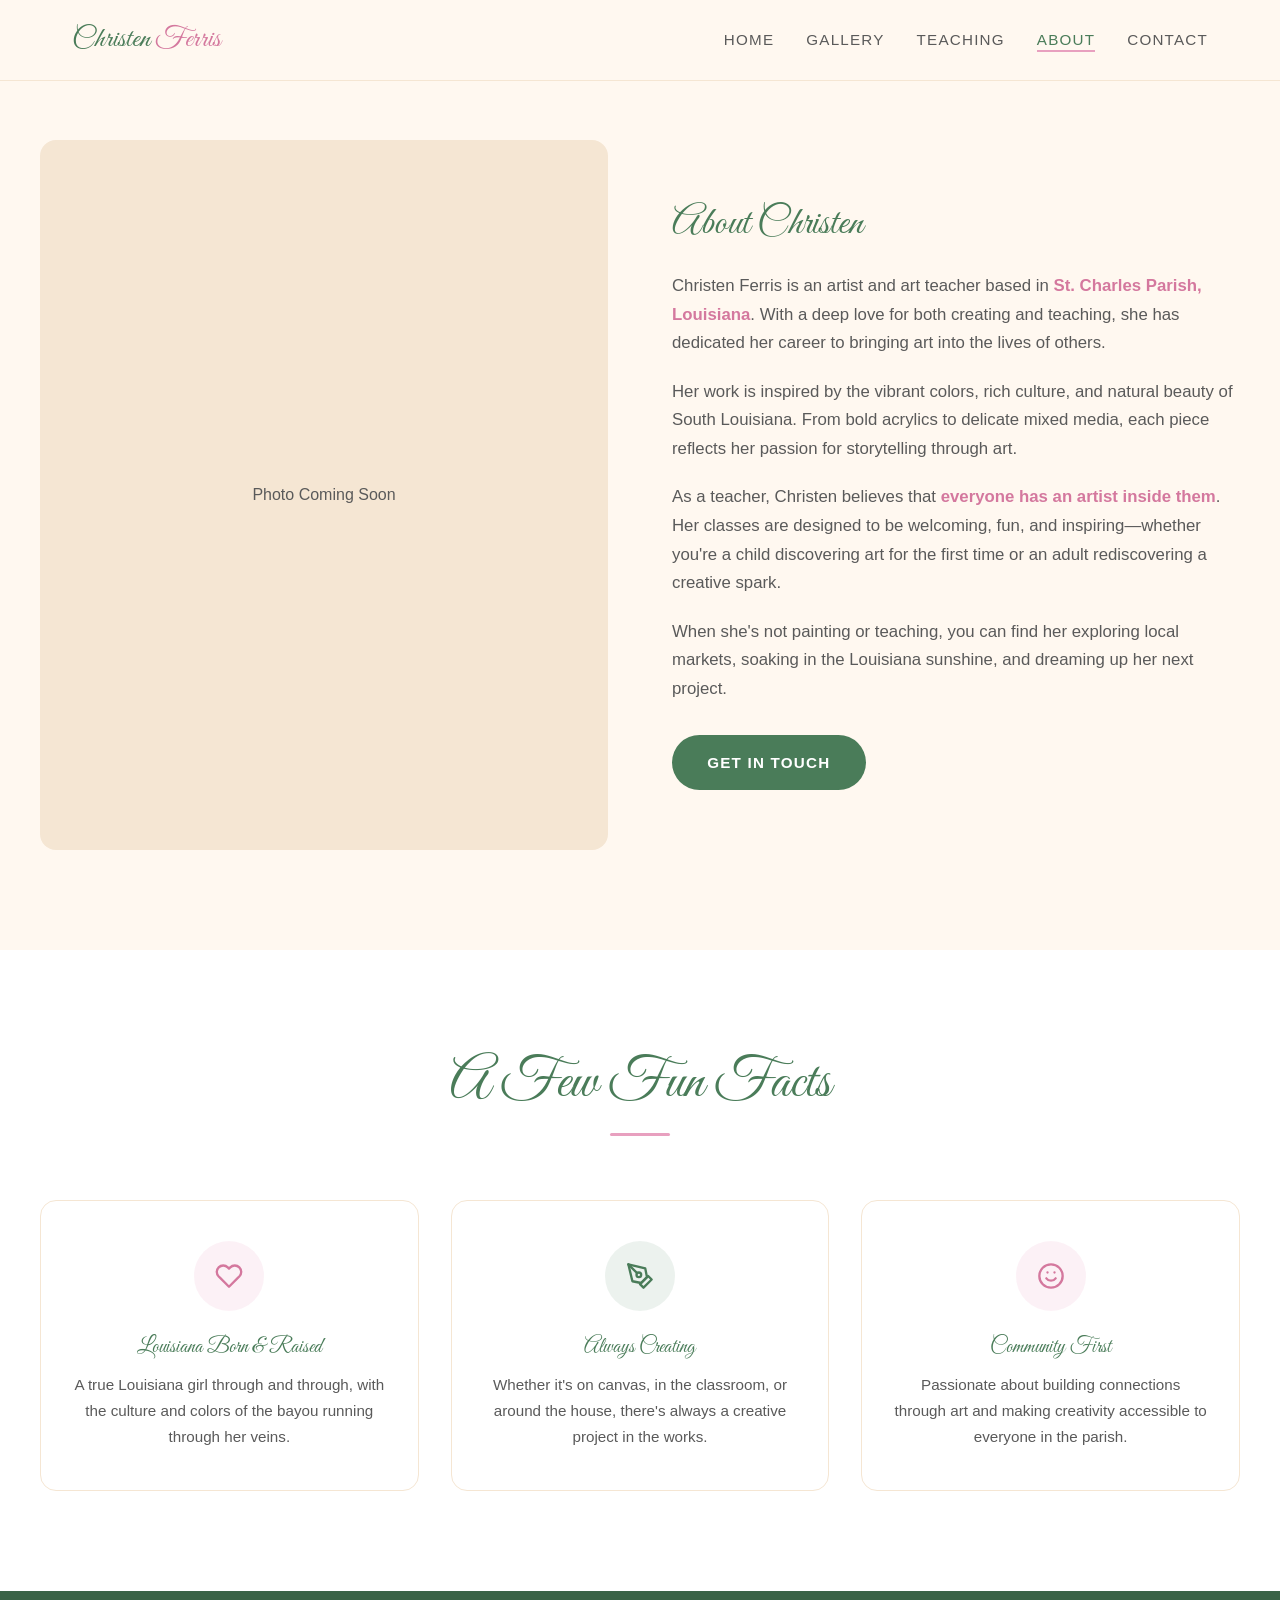
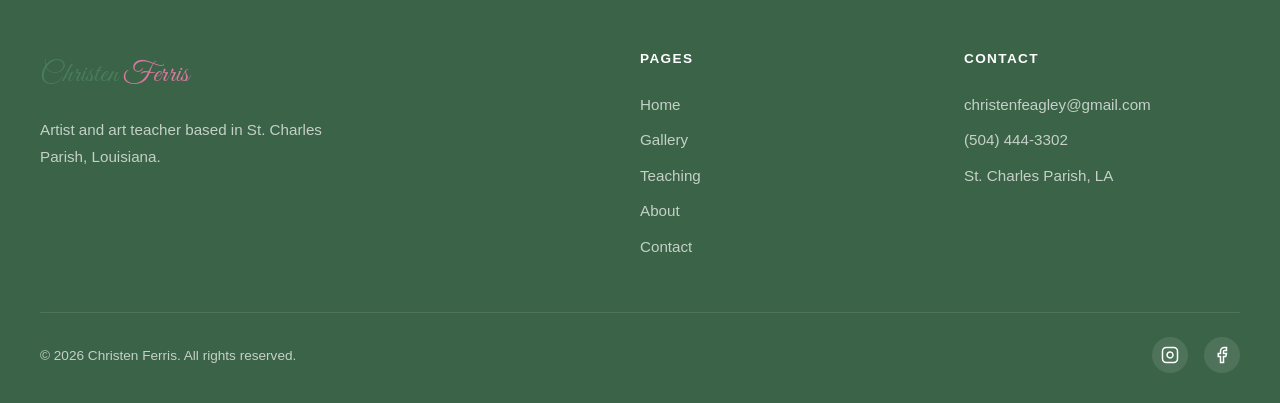
==== about.html @ b53e163c "Initial site for Crafted by Christen — artist portfolio and teaching site Multi-page site with Home," ====
<!DOCTYPE html>
<html lang="en">
<head>
  <meta charset="UTF-8">
  <meta name="viewport" content="width=device-width, initial-scale=1.0">
  <title>About | Christen Ferris</title>
  <meta name="description" content="Learn about Christen Ferris — artist, art teacher, and creative force in St. Charles Parish, Louisiana.">
  <link rel="stylesheet" href="styles.css">
</head>
<body>

  <nav class="nav" id="nav">
    <div class="nav-inner">
      <a href="index.html" class="nav-logo">Christen <span>Ferris</span></a>
      <ul class="nav-links" id="navLinks">
        <li><a href="index.html">Home</a></li>
        <li><a href="gallery.html">Gallery</a></li>
        <li><a href="teaching.html">Teaching</a></li>
        <li><a href="about.html" class="active">About</a></li>
        <li><a href="contact.html">Contact</a></li>
      </ul>
      <button class="nav-toggle" id="navToggle" aria-label="Toggle navigation">
        <span></span><span></span><span></span>
      </button>
    </div>
  </nav>

  <section class="section" style="padding-top: 140px;">
    <div class="container">
      <div class="about-grid">
        <div class="about-image">
          Photo Coming Soon
        </div>
        <div class="about-text">
          <h2>About Christen</h2>
          <p>Christen Ferris is an artist and art teacher based in <span class="highlight">St. Charles Parish, Louisiana</span>. With a deep love for both creating and teaching, she has dedicated her career to bringing art into the lives of others.</p>
          <p>Her work is inspired by the vibrant colors, rich culture, and natural beauty of South Louisiana. From bold acrylics to delicate mixed media, each piece reflects her passion for storytelling through art.</p>
          <p>As a teacher, Christen believes that <span class="highlight">everyone has an artist inside them</span>. Her classes are designed to be welcoming, fun, and inspiring&mdash;whether you're a child discovering art for the first time or an adult rediscovering a creative spark.</p>
          <p>When she's not painting or teaching, you can find her exploring local markets, soaking in the Louisiana sunshine, and dreaming up her next project.</p>
          <div style="margin-top: 2rem;">
            <a href="contact.html" class="btn btn-primary">Get in Touch</a>
          </div>
        </div>
      </div>
    </div>
  </section>

  <section class="section section-alt">
    <div class="container">
      <div class="section-header">
        <h2>A Few Fun Facts</h2>
        <div class="accent-line"></div>
      </div>
      <div class="features">
        <div class="feature-card">
          <div class="feature-icon feature-icon-pink">
            <svg width="28" height="28" viewBox="0 0 24 24" fill="none" stroke="currentColor" stroke-width="2" stroke-linecap="round" stroke-linejoin="round">
              <path d="M20.84 4.61a5.5 5.5 0 0 0-7.78 0L12 5.67l-1.06-1.06a5.5 5.5 0 0 0-7.78 7.78l1.06 1.06L12 21.23l7.78-7.78 1.06-1.06a5.5 5.5 0 0 0 0-7.78z"/>
            </svg>
          </div>
          <h3>Louisiana Born & Raised</h3>
          <p>A true Louisiana girl through and through, with the culture and colors of the bayou running through her veins.</p>
        </div>
        <div class="feature-card">
          <div class="feature-icon feature-icon-green">
            <svg width="28" height="28" viewBox="0 0 24 24" fill="none" stroke="currentColor" stroke-width="2" stroke-linecap="round" stroke-linejoin="round">
              <path d="M12 19l7-7 3 3-7 7-3-3z"/>
              <path d="M18 13l-1.5-7.5L2 2l3.5 14.5L13 18l5-5z"/>
              <path d="M2 2l7.586 7.586"/>
              <circle cx="11" cy="11" r="2"/>
            </svg>
          </div>
          <h3>Always Creating</h3>
          <p>Whether it's on canvas, in the classroom, or around the house, there's always a creative project in the works.</p>
        </div>
        <div class="feature-card">
          <div class="feature-icon feature-icon-pink">
            <svg width="28" height="28" viewBox="0 0 24 24" fill="none" stroke="currentColor" stroke-width="2" stroke-linecap="round" stroke-linejoin="round">
              <circle cx="12" cy="12" r="10"/>
              <path d="M8 14s1.5 2 4 2 4-2 4-2"/>
              <line x1="9" y1="9" x2="9.01" y2="9"/>
              <line x1="15" y1="9" x2="15.01" y2="9"/>
            </svg>
          </div>
          <h3>Community First</h3>
          <p>Passionate about building connections through art and making creativity accessible to everyone in the parish.</p>
        </div>
      </div>
    </div>
  </section>

  <footer class="footer">
    <div class="footer-inner">
      <div class="footer-brand">
        <a href="index.html" class="nav-logo">Christen <span>Ferris</span></a>
        <p>Artist and art teacher based in St. Charles Parish, Louisiana.</p>
      </div>
      <div>
        <h4>Pages</h4>
        <ul class="footer-links">
          <li><a href="index.html">Home</a></li>
          <li><a href="gallery.html">Gallery</a></li>
          <li><a href="teaching.html">Teaching</a></li>
          <li><a href="about.html">About</a></li>
          <li><a href="contact.html">Contact</a></li>
        </ul>
      </div>
      <div>
        <h4>Contact</h4>
        <ul class="footer-links">
          <li><a href="mailto:christenfeagley@gmail.com">christenfeagley@gmail.com</a></li>
          <li><a href="tel:5044443302">(504) 444-3302</a></li>
          <li><a href="#">St. Charles Parish, LA</a></li>
        </ul>
      </div>
    </div>
    <div class="footer-bottom">
      <p>&copy; 2026 Christen Ferris. All rights reserved.</p>
      <div class="social-links">
        <a href="#" aria-label="Instagram"><svg width="18" height="18" viewBox="0 0 24 24" fill="none" stroke="currentColor" stroke-width="2"><rect x="2" y="2" width="20" height="20" rx="5"/><path d="M16 11.37A4 4 0 1 1 12.63 8 4 4 0 0 1 16 11.37z"/><line x1="17.5" y1="6.5" x2="17.51" y2="6.5"/></svg></a>
        <a href="#" aria-label="Facebook"><svg width="18" height="18" viewBox="0 0 24 24" fill="none" stroke="currentColor" stroke-width="2"><path d="M18 2h-3a5 5 0 0 0-5 5v3H7v4h3v8h4v-8h3l1-4h-4V7a1 1 0 0 1 1-1h3z"/></svg></a>
      </div>
    </div>
  </footer>

  <script>
    const nav = document.getElementById('nav');
    const navToggle = document.getElementById('navToggle');
    const navLinks = document.getElementById('navLinks');
    window.addEventListener('scroll', () => nav.classList.toggle('scrolled', window.scrollY > 50));
    navToggle.addEventListener('click', () => navLinks.classList.toggle('open'));
  </script>

</body>
</html>
---- styles.css ----
@import url('https://fonts.googleapis.com/css2?family=Great+Vibes&display=swap');

:root {
  --green: #4A7C59;
  --green-dark: #3A6347;
  --green-light: #6B9E7A;
  --pink: #E8A0BF;
  --pink-dark: #D4789E;
  --pink-light: #F2C4D9;
  --cream: #FFF8F0;
  --cream-dark: #F5E6D3;
  --cream-mid: #FAF0E4;
  --text: #2C2C2C;
  --text-light: #5A5A5A;
  --white: #FFFFFF;
}

* {
  margin: 0;
  padding: 0;
  box-sizing: border-box;
}

html {
  scroll-behavior: smooth;
}

body {
  font-family: 'Century Gothic', 'AppleGothic', sans-serif;
  color: var(--text);
  background-color: var(--cream);
  line-height: 1.7;
  font-weight: 300;
}

h1, h2, h3, h4 {
  font-family: 'Great Vibes', 'Elegant Script', cursive;
  font-weight: 400;
  line-height: 1.2;
}

a {
  color: var(--green);
  text-decoration: none;
  transition: color 0.3s ease;
}

a:hover {
  color: var(--green-dark);
}

img {
  max-width: 100%;
  height: auto;
}

/* ── Navigation ── */

.nav {
  position: fixed;
  top: 0;
  left: 0;
  right: 0;
  z-index: 100;
  background: rgba(255, 248, 240, 0.95);
  backdrop-filter: blur(10px);
  border-bottom: 1px solid var(--cream-dark);
  transition: box-shadow 0.3s ease;
}

.nav.scrolled {
  box-shadow: 0 2px 20px rgba(0, 0, 0, 0.08);
}

.nav-inner {
  max-width: 1200px;
  margin: 0 auto;
  padding: 0 2rem;
  display: flex;
  align-items: center;
  justify-content: space-between;
  height: 80px;
}

.nav-logo {
  font-family: 'Great Vibes', 'Elegant Script', cursive;
  font-size: 1.8rem;
  font-weight: 400;
  color: var(--green);
}

.nav-logo span {
  color: var(--pink-dark);
}

.nav-links {
  display: flex;
  gap: 2rem;
  list-style: none;
}

.nav-links a {
  font-size: 0.95rem;
  font-weight: 400;
  color: var(--text-light);
  text-transform: uppercase;
  letter-spacing: 0.08em;
  position: relative;
  padding: 0.25rem 0;
}

.nav-links a::after {
  content: '';
  position: absolute;
  bottom: 0;
  left: 0;
  width: 0;
  height: 2px;
  background: var(--pink);
  transition: width 0.3s ease;
}

.nav-links a:hover,
.nav-links a.active {
  color: var(--green);
}

.nav-links a:hover::after,
.nav-links a.active::after {
  width: 100%;
}

.nav-toggle {
  display: none;
  flex-direction: column;
  gap: 5px;
  cursor: pointer;
  background: none;
  border: none;
  padding: 0.5rem;
}

.nav-toggle span {
  display: block;
  width: 24px;
  height: 2px;
  background: var(--green);
  transition: all 0.3s ease;
}

/* ── Hero Section ── */

.hero {
  min-height: 100vh;
  display: flex;
  align-items: center;
  justify-content: center;
  text-align: center;
  padding: 120px 2rem 80px;
  background: linear-gradient(135deg, var(--cream) 0%, var(--cream-mid) 50%, var(--cream-dark) 100%);
  position: relative;
  overflow: hidden;
}

.hero::before {
  content: '';
  position: absolute;
  top: -50%;
  right: -20%;
  width: 600px;
  height: 600px;
  background: radial-gradient(circle, var(--pink-light) 0%, transparent 70%);
  opacity: 0.4;
  border-radius: 50%;
}

.hero::after {
  content: '';
  position: absolute;
  bottom: -30%;
  left: -10%;
  width: 500px;
  height: 500px;
  background: radial-gradient(circle, var(--green-light) 0%, transparent 70%);
  opacity: 0.2;
  border-radius: 50%;
}

.hero-content {
  position: relative;
  z-index: 1;
  max-width: 700px;
}

.hero-subtitle {
  font-family: 'Century Gothic', 'AppleGothic', sans-serif;
  font-size: 1rem;
  font-weight: 600;
  text-transform: uppercase;
  letter-spacing: 0.2em;
  color: var(--pink-dark);
  margin-bottom: 1rem;
}

.hero h1 {
  font-size: clamp(3rem, 7vw, 5.5rem);
  color: var(--green);
  margin-bottom: 1.5rem;
}

.hero p {
  font-size: 1.15rem;
  color: var(--text-light);
  max-width: 550px;
  margin: 0 auto 2.5rem;
}

.btn {
  display: inline-block;
  padding: 0.9rem 2.2rem;
  border-radius: 50px;
  font-family: 'Century Gothic', 'AppleGothic', sans-serif;
  font-size: 0.95rem;
  font-weight: 600;
  text-transform: uppercase;
  letter-spacing: 0.08em;
  transition: all 0.3s ease;
  cursor: pointer;
  border: none;
}

.btn-primary {
  background: var(--green);
  color: var(--white);
}

.btn-primary:hover {
  background: var(--green-dark);
  color: var(--white);
  transform: translateY(-2px);
  box-shadow: 0 6px 20px rgba(74, 124, 89, 0.3);
}

.btn-secondary {
  background: transparent;
  color: var(--green);
  border: 2px solid var(--green);
}

.btn-secondary:hover {
  background: var(--green);
  color: var(--white);
  transform: translateY(-2px);
}

.btn-pink {
  background: var(--pink);
  color: var(--white);
}

.btn-pink:hover {
  background: var(--pink-dark);
  color: var(--white);
  transform: translateY(-2px);
  box-shadow: 0 6px 20px rgba(232, 160, 191, 0.3);
}

.btn-group {
  display: flex;
  gap: 1rem;
  justify-content: center;
  flex-wrap: wrap;
}

/* ── Sections ── */

.section {
  padding: 100px 2rem;
}

.section-alt {
  background: var(--white);
}

.section-green {
  background: var(--green);
  color: var(--white);
}

.section-green h2,
.section-green h3 {
  color: var(--white);
}

.section-green p {
  color: rgba(255, 255, 255, 0.85);
}

.container {
  max-width: 1200px;
  margin: 0 auto;
}

.section-header {
  text-align: center;
  margin-bottom: 4rem;
}

.section-header h2 {
  font-size: clamp(2.5rem, 5vw, 3.5rem);
  color: var(--green);
  margin-bottom: 1rem;
}

.section-green .section-header h2 {
  color: var(--white);
}

.section-header .accent-line {
  width: 60px;
  height: 3px;
  background: var(--pink);
  margin: 0 auto 1.5rem;
  border-radius: 2px;
}

.section-header p {
  font-size: 1.1rem;
  color: var(--text-light);
  max-width: 600px;
  margin: 0 auto;
}

/* ── Gallery Grid ── */

.gallery-grid {
  display: grid;
  grid-template-columns: repeat(auto-fill, minmax(300px, 1fr));
  gap: 1.5rem;
}

.gallery-item {
  position: relative;
  overflow: hidden;
  border-radius: 12px;
  aspect-ratio: 1;
  background: var(--cream-dark);
  cursor: pointer;
}

.gallery-item img {
  width: 100%;
  height: 100%;
  object-fit: cover;
  transition: transform 0.5s ease;
}

.gallery-item:hover img {
  transform: scale(1.05);
}

.gallery-overlay {
  position: absolute;
  inset: 0;
  background: linear-gradient(to top, rgba(44, 44, 44, 0.7) 0%, transparent 50%);
  display: flex;
  align-items: flex-end;
  padding: 1.5rem;
  opacity: 0;
  transition: opacity 0.3s ease;
}

.gallery-item:hover .gallery-overlay {
  opacity: 1;
}

.gallery-overlay h3 {
  color: var(--white);
  font-size: 1.2rem;
}

.gallery-overlay p {
  color: rgba(255, 255, 255, 0.8);
  font-size: 0.85rem;
  margin-top: 0.25rem;
}

.gallery-placeholder {
  display: flex;
  align-items: center;
  justify-content: center;
  flex-direction: column;
  gap: 0.75rem;
  color: var(--text-light);
  font-size: 0.9rem;
}

.gallery-placeholder svg {
  width: 48px;
  height: 48px;
  opacity: 0.4;
}

/* ── Feature Cards ── */

.features {
  display: grid;
  grid-template-columns: repeat(auto-fit, minmax(280px, 1fr));
  gap: 2rem;
}

.feature-card {
  background: var(--white);
  border-radius: 16px;
  padding: 2.5rem 2rem;
  text-align: center;
  transition: transform 0.3s ease, box-shadow 0.3s ease;
  border: 1px solid var(--cream-dark);
}

.feature-card:hover {
  transform: translateY(-4px);
  box-shadow: 0 12px 40px rgba(0, 0, 0, 0.08);
}

.feature-icon {
  width: 70px;
  height: 70px;
  border-radius: 50%;
  display: flex;
  align-items: center;
  justify-content: center;
  margin: 0 auto 1.5rem;
  font-size: 1.8rem;
}

.feature-icon-green {
  background: rgba(74, 124, 89, 0.1);
  color: var(--green);
}

.feature-icon-pink {
  background: rgba(232, 160, 191, 0.15);
  color: var(--pink-dark);
}

.feature-card h3 {
  font-size: 1.3rem;
  color: var(--green);
  margin-bottom: 0.75rem;
}

.feature-card p {
  color: var(--text-light);
  font-size: 0.95rem;
}

/* ── Teaching Page ── */

.class-list {
  display: grid;
  grid-template-columns: repeat(auto-fit, minmax(340px, 1fr));
  gap: 2rem;
}

.class-card {
  background: var(--white);
  border-radius: 16px;
  overflow: hidden;
  border: 1px solid var(--cream-dark);
  transition: transform 0.3s ease, box-shadow 0.3s ease;
}

.class-card:hover {
  transform: translateY(-4px);
  box-shadow: 0 12px 40px rgba(0, 0, 0, 0.08);
}

.class-image {
  height: 200px;
  background: var(--cream-dark);
  display: flex;
  align-items: center;
  justify-content: center;
  color: var(--text-light);
  font-size: 0.9rem;
}

.class-info {
  padding: 2rem;
}

.class-tag {
  display: inline-block;
  padding: 0.3rem 0.8rem;
  border-radius: 50px;
  font-size: 0.75rem;
  font-weight: 600;
  text-transform: uppercase;
  letter-spacing: 0.05em;
  margin-bottom: 0.75rem;
}

.tag-kids {
  background: rgba(232, 160, 191, 0.15);
  color: var(--pink-dark);
}

.tag-adults {
  background: rgba(74, 124, 89, 0.1);
  color: var(--green);
}

.tag-all {
  background: var(--cream-dark);
  color: var(--text-light);
}

.class-info h3 {
  font-size: 1.3rem;
  color: var(--green);
  margin-bottom: 0.5rem;
}

.class-info p {
  color: var(--text-light);
  font-size: 0.95rem;
  margin-bottom: 1rem;
}

.class-details {
  display: flex;
  gap: 1.5rem;
  font-size: 0.85rem;
  color: var(--text-light);
}

.class-details span {
  display: flex;
  align-items: center;
  gap: 0.35rem;
}

/* ── About Page ── */

.about-grid {
  display: grid;
  grid-template-columns: 1fr 1fr;
  gap: 4rem;
  align-items: center;
}

.about-image {
  border-radius: 16px;
  overflow: hidden;
  aspect-ratio: 4/5;
  background: var(--cream-dark);
  display: flex;
  align-items: center;
  justify-content: center;
  color: var(--text-light);
}

.about-text h2 {
  font-size: 2.5rem;
  color: var(--green);
  margin-bottom: 1.5rem;
}

.about-text p {
  color: var(--text-light);
  margin-bottom: 1.25rem;
  font-size: 1.05rem;
}

.about-text .highlight {
  color: var(--pink-dark);
  font-weight: 600;
}

/* ── Contact ── */

.contact-grid {
  display: grid;
  grid-template-columns: 1fr 1fr;
  gap: 4rem;
}

.contact-info h3 {
  font-size: 1.5rem;
  color: var(--green);
  margin-bottom: 1rem;
}

.contact-info p {
  color: var(--text-light);
  margin-bottom: 2rem;
  font-size: 1.05rem;
}

.contact-detail {
  display: flex;
  align-items: flex-start;
  gap: 1rem;
  margin-bottom: 1.5rem;
}

.contact-detail-icon {
  width: 44px;
  height: 44px;
  border-radius: 50%;
  background: rgba(74, 124, 89, 0.1);
  display: flex;
  align-items: center;
  justify-content: center;
  flex-shrink: 0;
  color: var(--green);
}

.contact-detail h4 {
  font-family: 'Century Gothic', 'AppleGothic', sans-serif;
  font-size: 0.85rem;
  font-weight: 600;
  text-transform: uppercase;
  letter-spacing: 0.05em;
  color: var(--text-light);
  margin-bottom: 0.25rem;
}

.contact-detail p {
  margin: 0;
  font-size: 1rem;
  color: var(--text);
}

.contact-form {
  background: var(--white);
  border-radius: 16px;
  padding: 2.5rem;
  border: 1px solid var(--cream-dark);
}

.form-group {
  margin-bottom: 1.5rem;
}

.form-group label {
  display: block;
  font-size: 0.85rem;
  font-weight: 600;
  text-transform: uppercase;
  letter-spacing: 0.05em;
  color: var(--text-light);
  margin-bottom: 0.5rem;
}

.form-group input,
.form-group textarea,
.form-group select {
  width: 100%;
  padding: 0.85rem 1rem;
  border: 1px solid var(--cream-dark);
  border-radius: 8px;
  font-family: 'Century Gothic', 'AppleGothic', sans-serif;
  font-size: 1rem;
  color: var(--text);
  background: var(--cream);
  transition: border-color 0.3s ease, box-shadow 0.3s ease;
}

.form-group input:focus,
.form-group textarea:focus,
.form-group select:focus {
  outline: none;
  border-color: var(--green-light);
  box-shadow: 0 0 0 3px rgba(74, 124, 89, 0.1);
}

.form-group textarea {
  resize: vertical;
  min-height: 120px;
}

/* ── Testimonials ── */

.testimonials {
  display: grid;
  grid-template-columns: repeat(auto-fit, minmax(300px, 1fr));
  gap: 2rem;
}

.testimonial-card {
  background: var(--cream);
  border-radius: 16px;
  padding: 2rem;
  position: relative;
}

.section-green .testimonial-card {
  background: rgba(255, 255, 255, 0.1);
}

.testimonial-card .quote-mark {
  font-family: 'Great Vibes', 'Elegant Script', cursive;
  font-size: 4rem;
  color: var(--pink);
  line-height: 1;
  margin-bottom: 0.5rem;
}

.section-green .testimonial-card .quote-mark {
  color: var(--pink-light);
}

.testimonial-card p {
  font-style: italic;
  margin-bottom: 1rem;
  font-size: 1rem;
}

.testimonial-author {
  font-weight: 600;
  font-size: 0.9rem;
  color: var(--green);
}

.section-green .testimonial-author {
  color: var(--pink-light);
}

/* ── Footer ── */

.footer {
  background: var(--green-dark);
  color: rgba(255, 255, 255, 0.7);
  padding: 60px 2rem 30px;
}

.footer-inner {
  max-width: 1200px;
  margin: 0 auto;
  display: grid;
  grid-template-columns: 2fr 1fr 1fr;
  gap: 3rem;
}

.footer-brand .nav-logo {
  margin-bottom: 1rem;
  display: inline-block;
}

.footer-brand p {
  font-size: 0.95rem;
  max-width: 300px;
  line-height: 1.8;
}

.footer h4 {
  font-family: 'Century Gothic', 'AppleGothic', sans-serif;
  font-size: 0.85rem;
  font-weight: 600;
  text-transform: uppercase;
  letter-spacing: 0.1em;
  color: var(--white);
  margin-bottom: 1.25rem;
}

.footer-links {
  list-style: none;
}

.footer-links a {
  color: rgba(255, 255, 255, 0.7);
  font-size: 0.95rem;
  display: block;
  padding: 0.3rem 0;
  transition: color 0.3s ease;
}

.footer-links a:hover {
  color: var(--pink-light);
}

.footer-bottom {
  max-width: 1200px;
  margin: 3rem auto 0;
  padding-top: 1.5rem;
  border-top: 1px solid rgba(255, 255, 255, 0.1);
  display: flex;
  justify-content: space-between;
  align-items: center;
  font-size: 0.85rem;
}

.social-links {
  display: flex;
  gap: 1rem;
}

.social-links a {
  width: 36px;
  height: 36px;
  border-radius: 50%;
  background: rgba(255, 255, 255, 0.1);
  display: flex;
  align-items: center;
  justify-content: center;
  color: var(--white);
  transition: background 0.3s ease;
}

.social-links a:hover {
  background: var(--pink);
}

/* ── Responsive ── */

@media (max-width: 768px) {
  .nav-links {
    display: none;
    position: absolute;
    top: 80px;
    left: 0;
    right: 0;
    background: var(--cream);
    flex-direction: column;
    padding: 2rem;
    gap: 1rem;
    border-bottom: 1px solid var(--cream-dark);
    box-shadow: 0 10px 30px rgba(0, 0, 0, 0.1);
  }

  .nav-links.open {
    display: flex;
  }

  .nav-toggle {
    display: flex;
  }

  .hero {
    min-height: auto;
    padding: 140px 1.5rem 80px;
  }

  .section {
    padding: 60px 1.5rem;
  }

  .about-grid,
  .contact-grid {
    grid-template-columns: 1fr;
    gap: 2rem;
  }

  .footer-inner {
    grid-template-columns: 1fr;
    gap: 2rem;
  }

  .footer-bottom {
    flex-direction: column;
    gap: 1rem;
    text-align: center;
  }

  .gallery-grid {
    grid-template-columns: repeat(auto-fill, minmax(250px, 1fr));
  }

  .class-list {
    grid-template-columns: 1fr;
  }
}
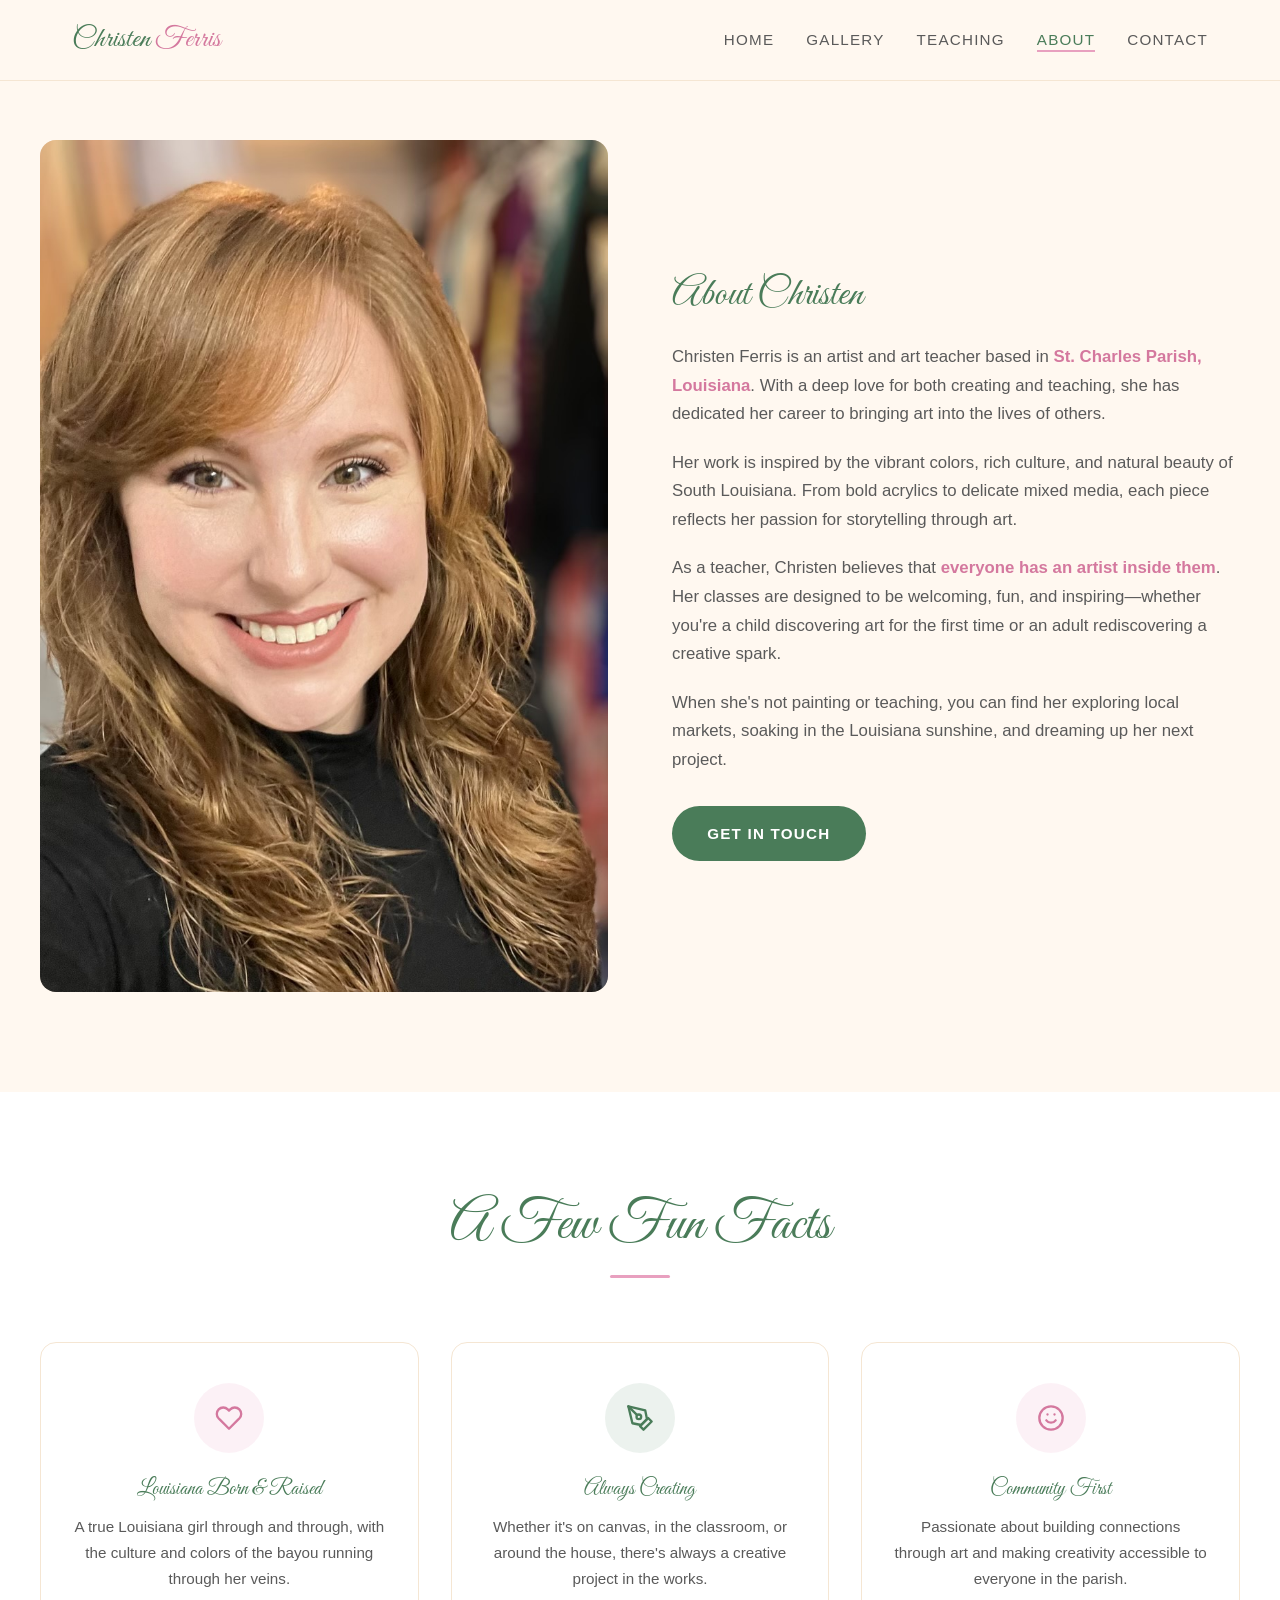
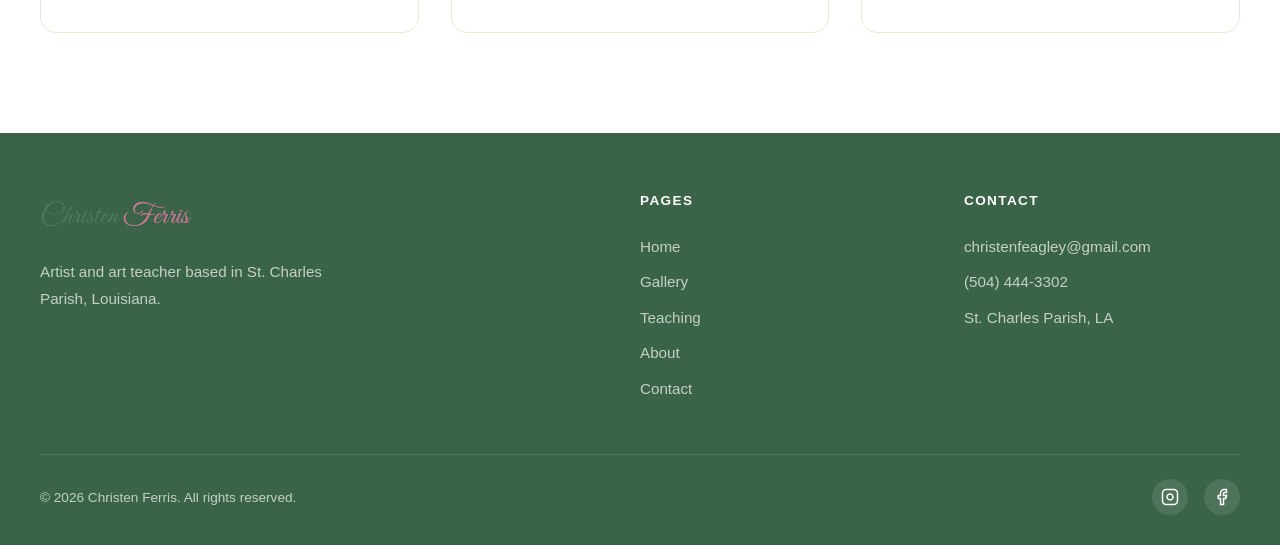
==== commit afcb29f9: "Add headshot to About page and adjust image framing Co-Authored-By: Claude Opus 4.6 <noreply@anthrop" ====
--- a/about.html
+++ b/about.html
@@ -29,7 +29,7 @@
     <div class="container">
       <div class="about-grid">
         <div class="about-image">
-          Photo Coming Soon
+          <img src="images/christen-headshot.jpg" alt="Christen Ferris — artist and art teacher in St. Charles Parish, Louisiana" style="width: 100%; height: 100%; object-fit: cover; object-position: center top;">
         </div>
         <div class="about-text">
           <h2>About Christen</h2>
--- a/styles.css
+++ b/styles.css
@@ -553,7 +553,7 @@
 .about-image {
   border-radius: 16px;
   overflow: hidden;
-  aspect-ratio: 4/5;
+  aspect-ratio: 2/3;
   background: var(--cream-dark);
   display: flex;
   align-items: center;
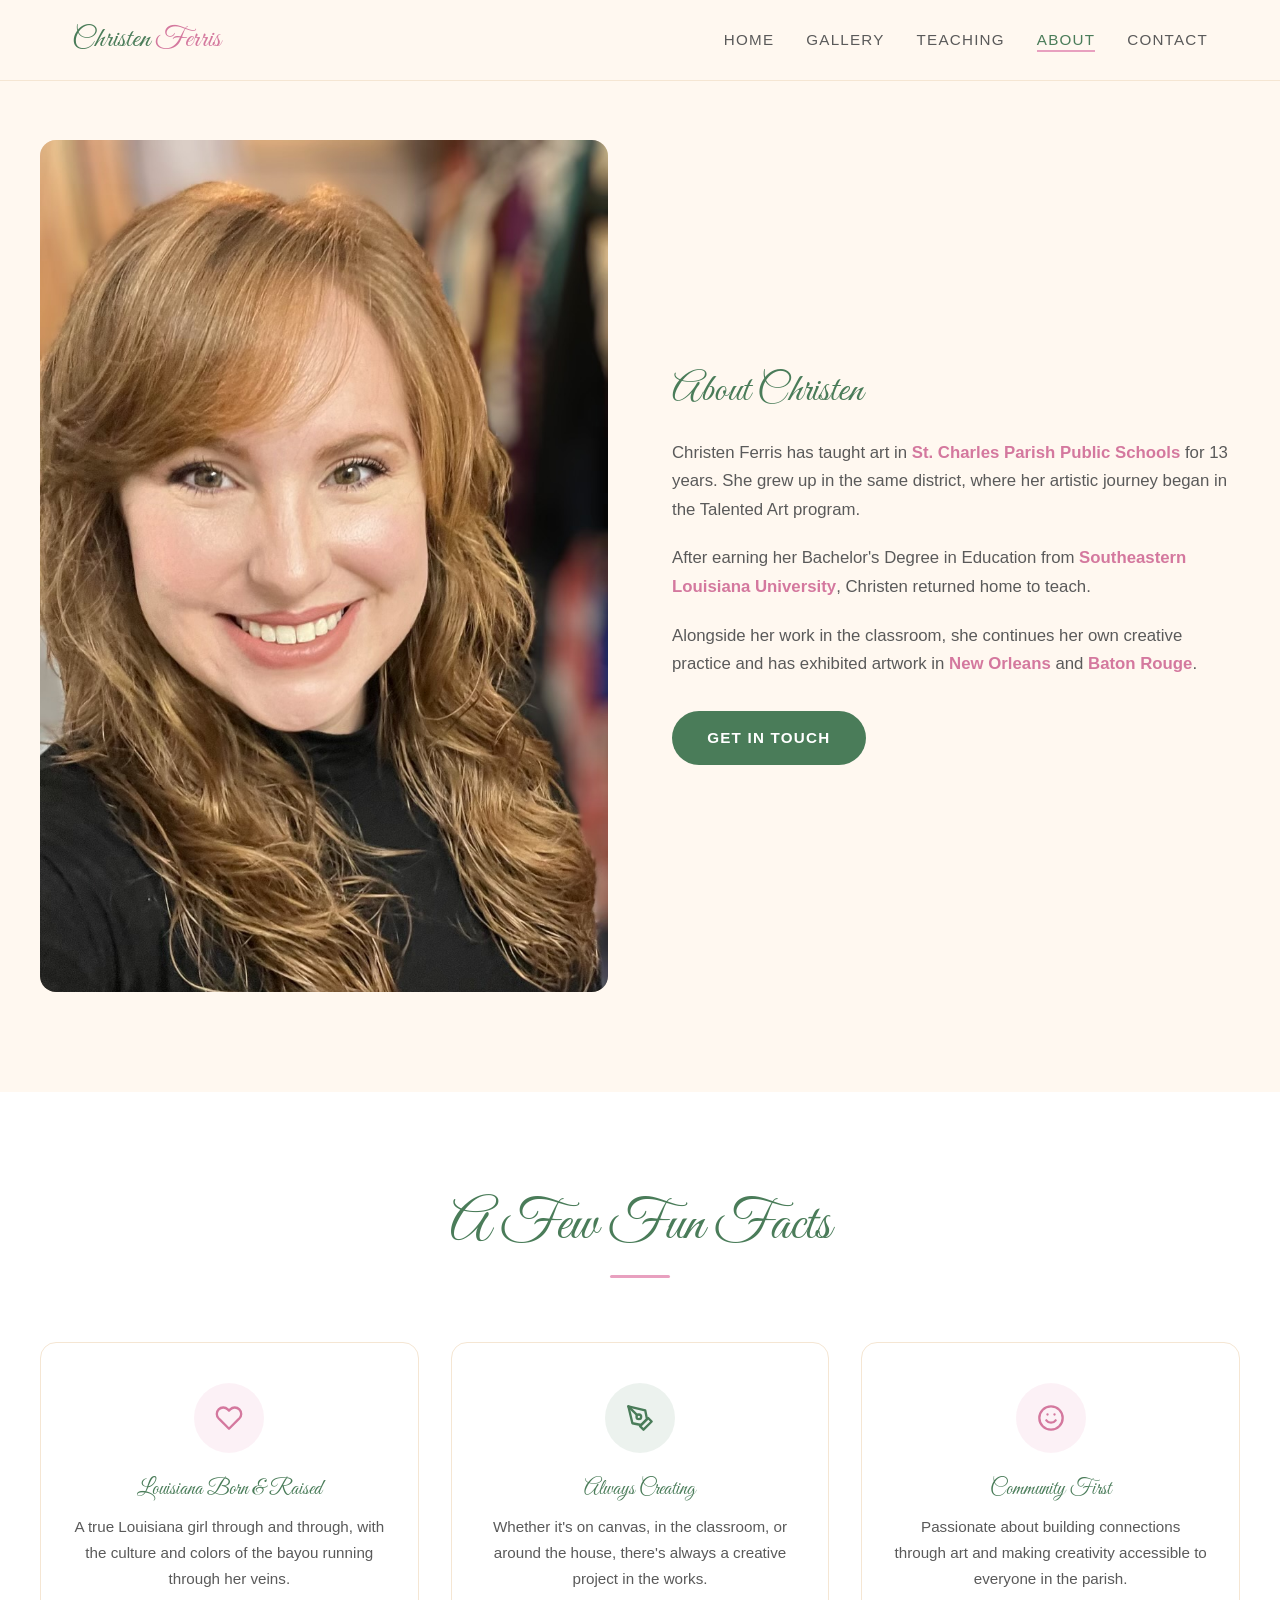
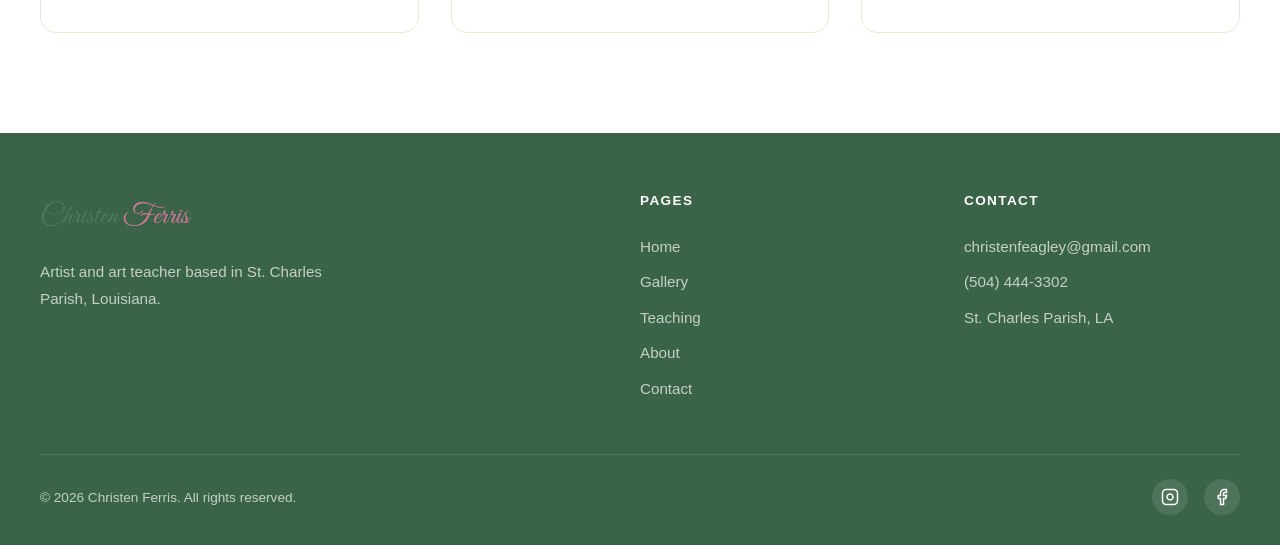
==== commit 7ccefe98: "Update About page with Christen's real bio Co-Authored-By: Claude Opus 4.6 <noreply@anthropic.com>" ====
--- a/about.html
+++ b/about.html
@@ -33,10 +33,9 @@
         </div>
         <div class="about-text">
           <h2>About Christen</h2>
-          <p>Christen Ferris is an artist and art teacher based in <span class="highlight">St. Charles Parish, Louisiana</span>. With a deep love for both creating and teaching, she has dedicated her career to bringing art into the lives of others.</p>
-          <p>Her work is inspired by the vibrant colors, rich culture, and natural beauty of South Louisiana. From bold acrylics to delicate mixed media, each piece reflects her passion for storytelling through art.</p>
-          <p>As a teacher, Christen believes that <span class="highlight">everyone has an artist inside them</span>. Her classes are designed to be welcoming, fun, and inspiring&mdash;whether you're a child discovering art for the first time or an adult rediscovering a creative spark.</p>
-          <p>When she's not painting or teaching, you can find her exploring local markets, soaking in the Louisiana sunshine, and dreaming up her next project.</p>
+          <p>Christen Ferris has taught art in <span class="highlight">St. Charles Parish Public Schools</span> for 13 years. She grew up in the same district, where her artistic journey began in the Talented Art program.</p>
+          <p>After earning her Bachelor's Degree in Education from <span class="highlight">Southeastern Louisiana University</span>, Christen returned home to teach.</p>
+          <p>Alongside her work in the classroom, she continues her own creative practice and has exhibited artwork in <span class="highlight">New Orleans</span> and <span class="highlight">Baton Rouge</span>.</p>
           <div style="margin-top: 2rem;">
             <a href="contact.html" class="btn btn-primary">Get in Touch</a>
           </div>
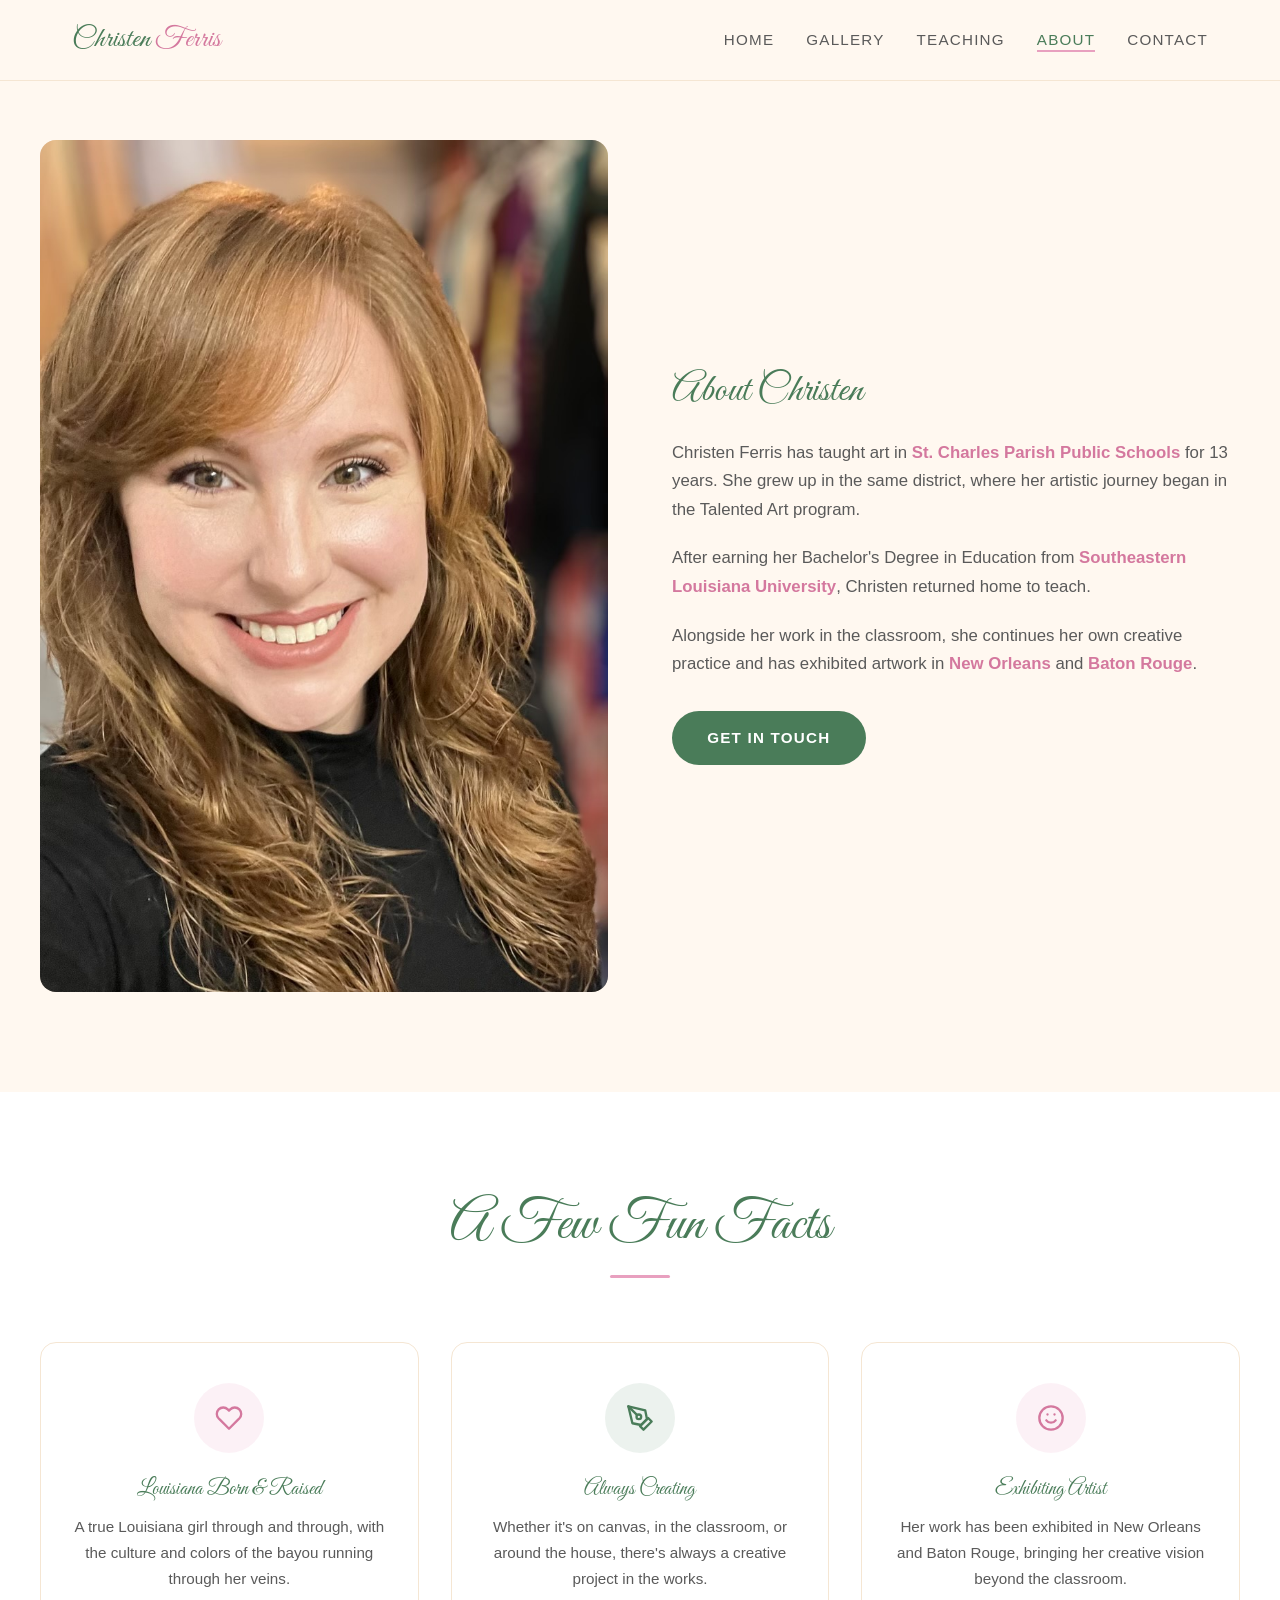
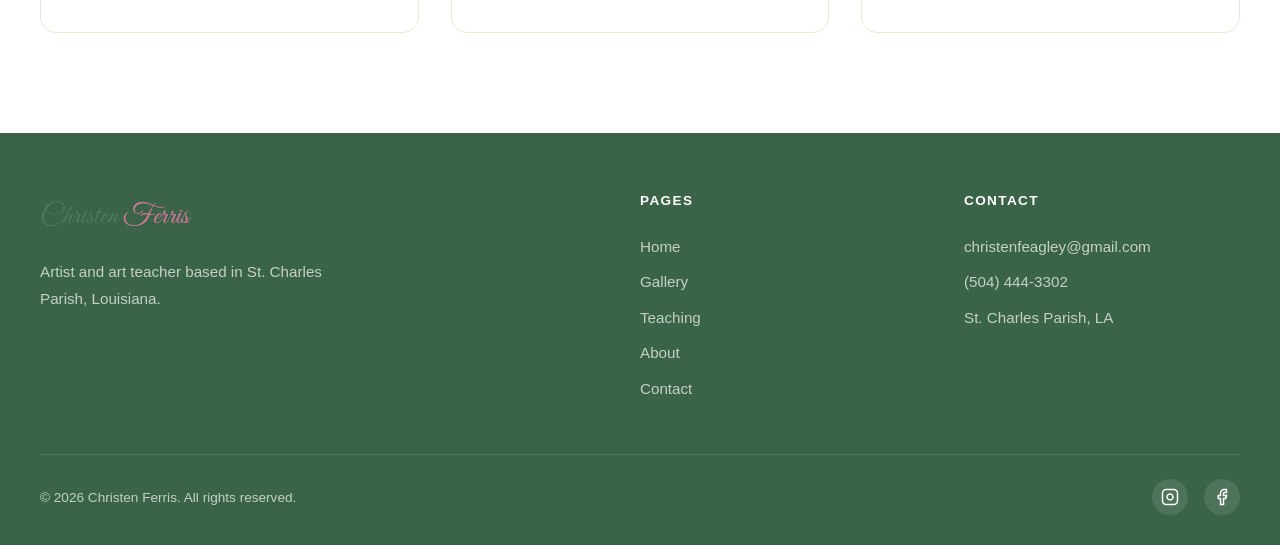
==== commit e14bc21b: "Simplify site to art showcase, about, and contact Remove service-oriented content: feature cards, te" ====
--- a/about.html
+++ b/about.html
@@ -81,8 +81,8 @@
               <line x1="15" y1="9" x2="15.01" y2="9"/>
             </svg>
           </div>
-          <h3>Community First</h3>
-          <p>Passionate about building connections through art and making creativity accessible to everyone in the parish.</p>
+          <h3>Exhibiting Artist</h3>
+          <p>Her work has been exhibited in New Orleans and Baton Rouge, bringing her creative vision beyond the classroom.</p>
         </div>
       </div>
     </div>
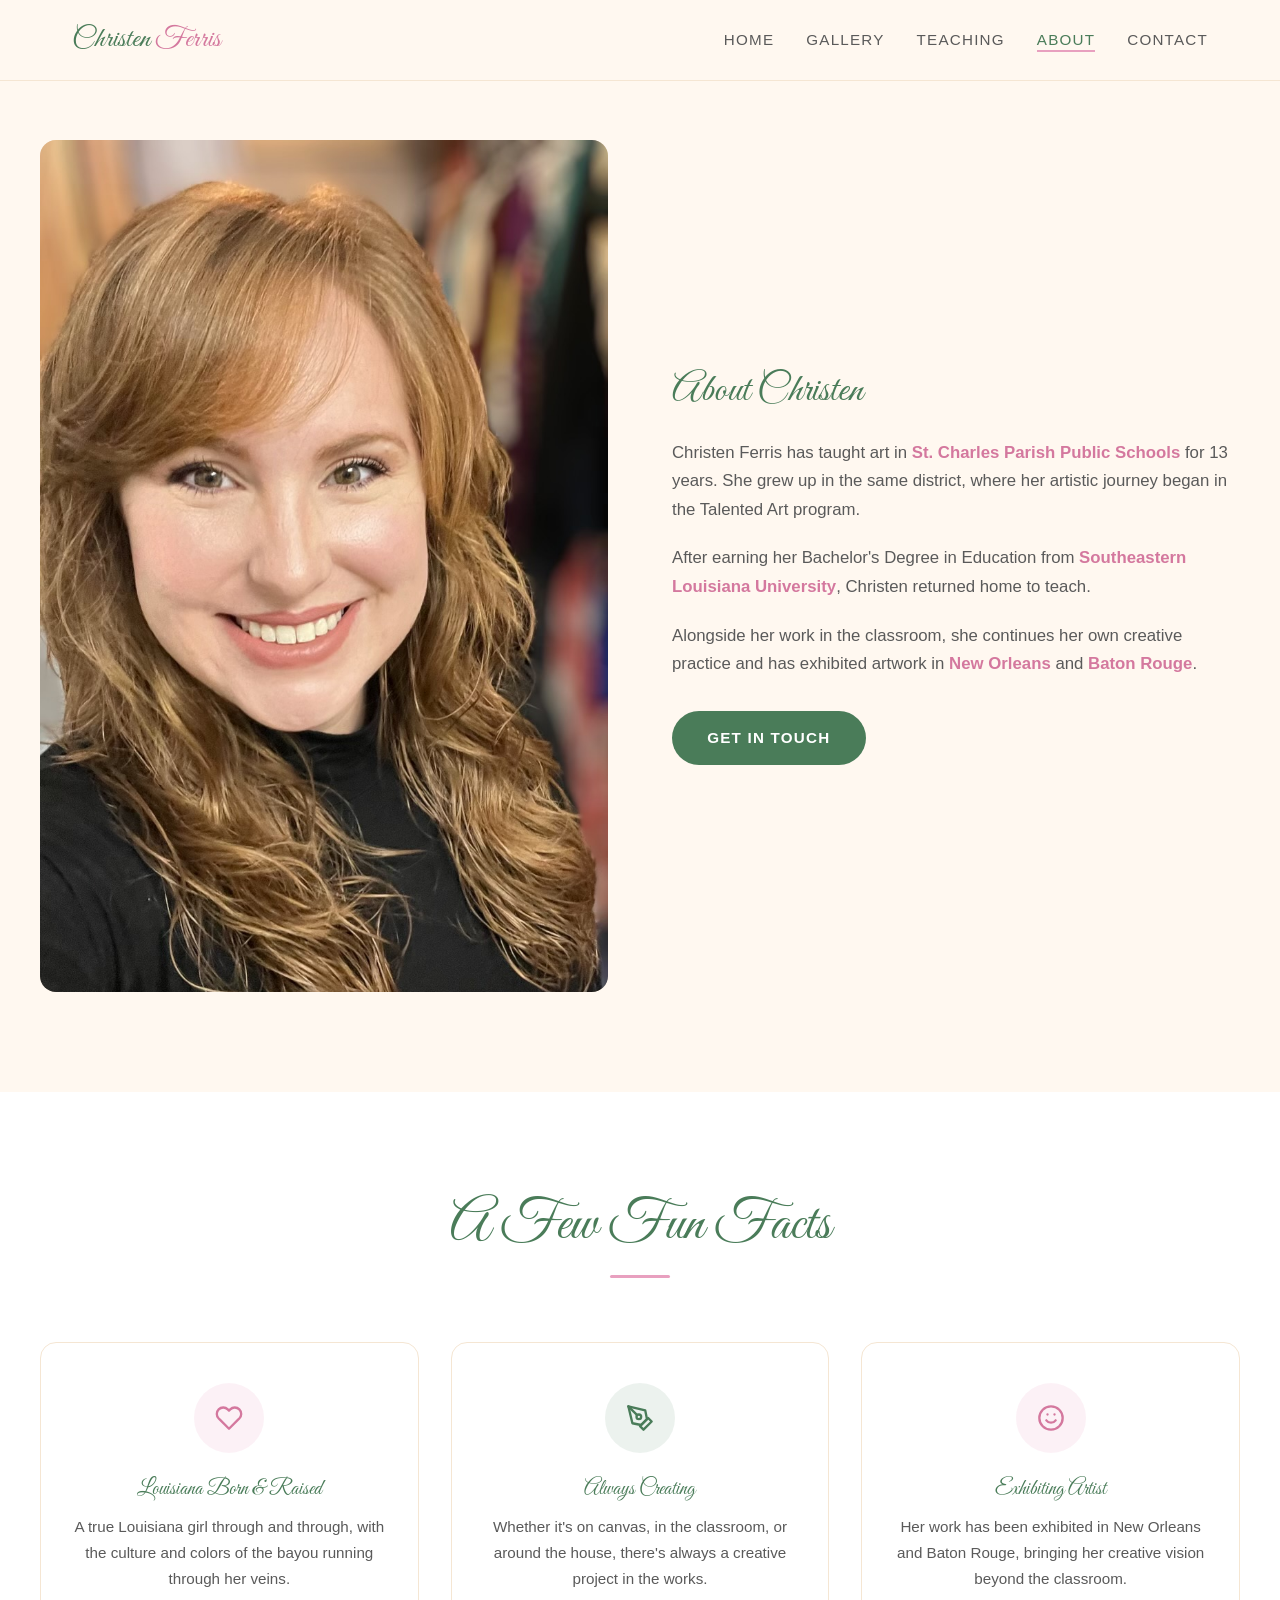
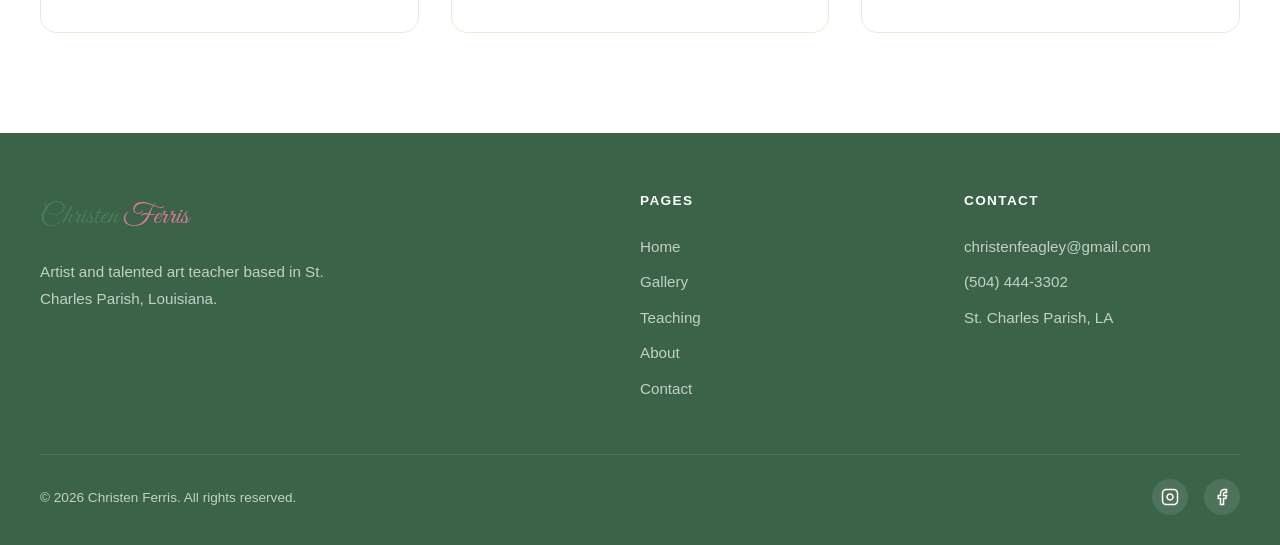
==== commit 9e5ccc0e: "Add lightbox for gallery images and update to talented art teacher Gallery images now expand to full" ====
--- a/about.html
+++ b/about.html
@@ -4,7 +4,7 @@
   <meta charset="UTF-8">
   <meta name="viewport" content="width=device-width, initial-scale=1.0">
   <title>About | Christen Ferris</title>
-  <meta name="description" content="Learn about Christen Ferris — artist, art teacher, and creative force in St. Charles Parish, Louisiana.">
+  <meta name="description" content="Learn about Christen Ferris — artist, talented art teacher, and creative force in St. Charles Parish, Louisiana.">
   <link rel="stylesheet" href="styles.css">
 </head>
 <body>
@@ -29,7 +29,7 @@
     <div class="container">
       <div class="about-grid">
         <div class="about-image">
-          <img src="images/christen-headshot.jpg" alt="Christen Ferris — artist and art teacher in St. Charles Parish, Louisiana" style="width: 100%; height: 100%; object-fit: cover; object-position: center top;">
+          <img src="images/christen-headshot.jpg" alt="Christen Ferris — artist and talented art teacher in St. Charles Parish, Louisiana" style="width: 100%; height: 100%; object-fit: cover; object-position: center top;">
         </div>
         <div class="about-text">
           <h2>About Christen</h2>
@@ -92,7 +92,7 @@
     <div class="footer-inner">
       <div class="footer-brand">
         <a href="index.html" class="nav-logo">Christen <span>Ferris</span></a>
-        <p>Artist and art teacher based in St. Charles Parish, Louisiana.</p>
+        <p>Artist and talented art teacher based in St. Charles Parish, Louisiana.</p>
       </div>
       <div>
         <h4>Pages</h4>
--- a/styles.css
+++ b/styles.css
@@ -343,16 +343,67 @@
   position: relative;
   overflow: hidden;
   border-radius: 12px;
-  aspect-ratio: 1;
   background: var(--cream-dark);
   cursor: pointer;
 }
 
 .gallery-item img {
   width: 100%;
-  height: 100%;
-  object-fit: cover;
+  height: auto;
+  display: block;
   transition: transform 0.5s ease;
+}
+
+/* ── Lightbox ── */
+
+.lightbox {
+  position: fixed;
+  inset: 0;
+  z-index: 200;
+  background: rgba(0, 0, 0, 0.9);
+  display: flex;
+  align-items: center;
+  justify-content: center;
+  opacity: 0;
+  visibility: hidden;
+  transition: opacity 0.3s ease, visibility 0.3s ease;
+  cursor: pointer;
+}
+
+.lightbox.active {
+  opacity: 1;
+  visibility: visible;
+}
+
+.lightbox img {
+  max-width: 90vw;
+  max-height: 90vh;
+  object-fit: contain;
+  border-radius: 8px;
+  box-shadow: 0 20px 60px rgba(0, 0, 0, 0.5);
+  cursor: default;
+}
+
+.lightbox-close {
+  position: absolute;
+  top: 1.5rem;
+  right: 1.5rem;
+  width: 44px;
+  height: 44px;
+  border: none;
+  background: rgba(255, 255, 255, 0.15);
+  border-radius: 50%;
+  color: white;
+  font-size: 1.5rem;
+  cursor: pointer;
+  display: flex;
+  align-items: center;
+  justify-content: center;
+  transition: background 0.3s ease;
+}
+
+.lightbox-close:hover {
+  background: rgba(255, 255, 255, 0.3);
 }
 
 .gallery-item:hover img {
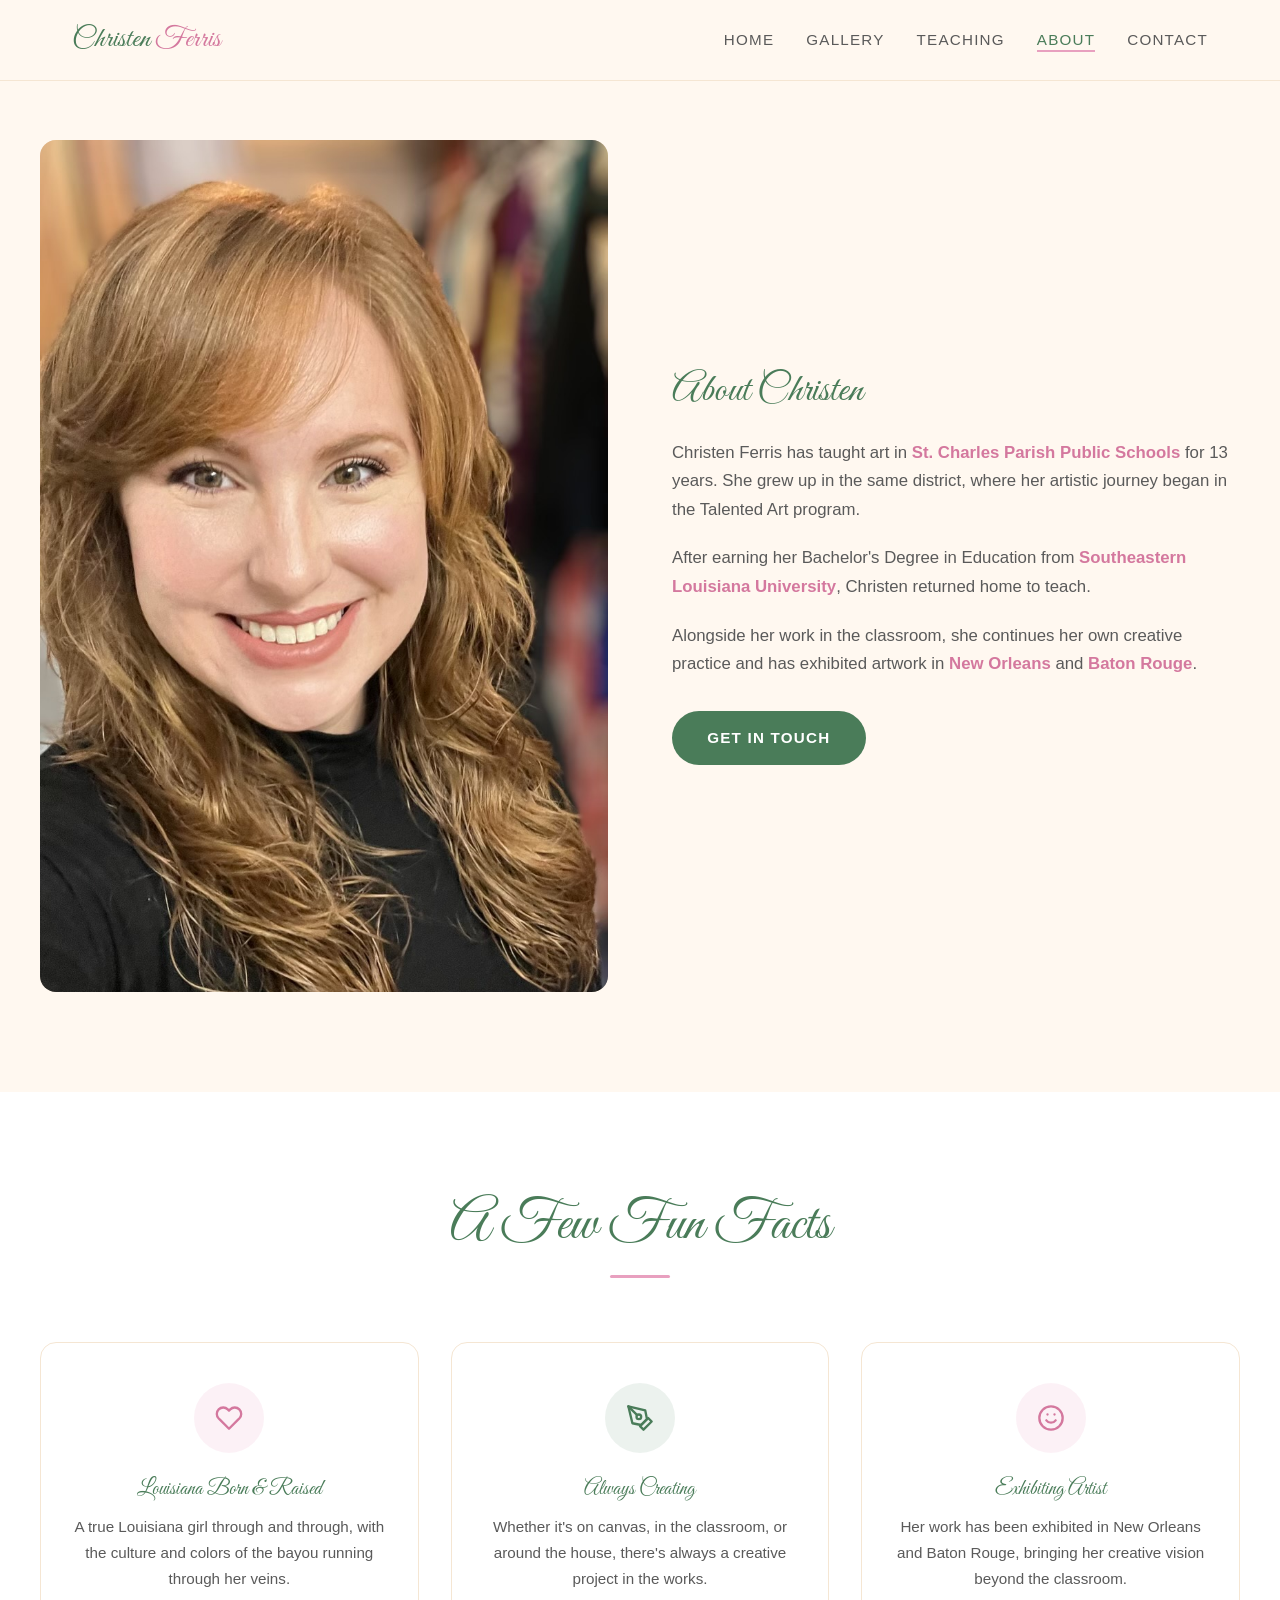
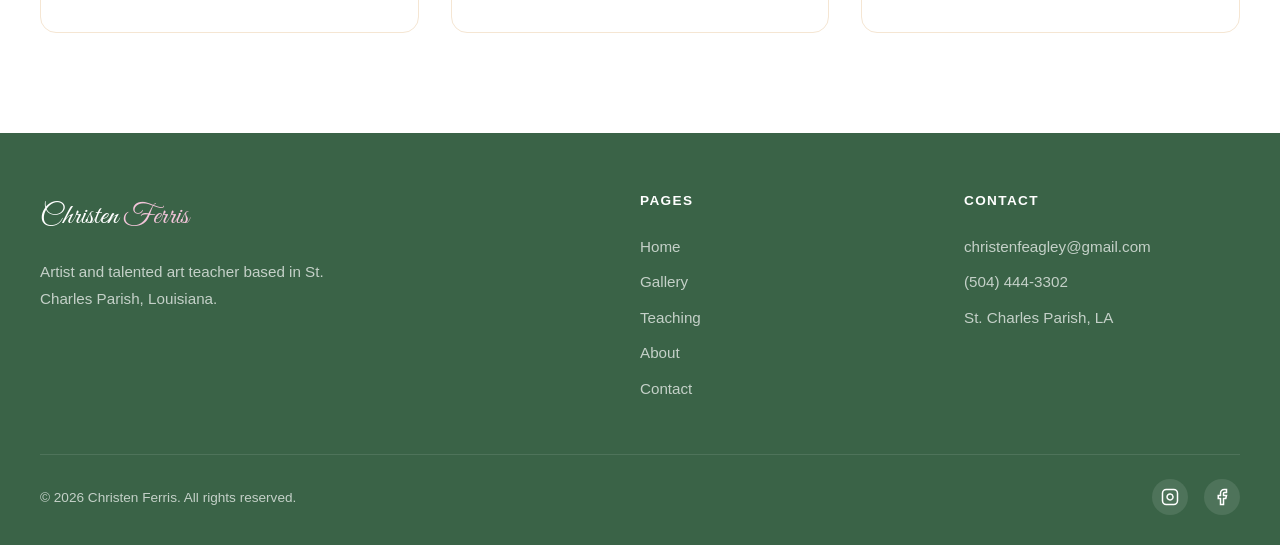
==== commit 653d6d48: "Redesign mobile hamburger menu with animated full-viewport panel Hamburger animates to X with cubic-" ====
--- a/about.html
+++ b/about.html
@@ -24,6 +24,16 @@
       </button>
     </div>
   </nav>
+
+  <div class="mobile-menu" id="mobileMenu">
+    <ul class="mobile-menu-links">
+      <li><a href="index.html">Home</a></li>
+      <li><a href="gallery.html">Gallery</a></li>
+      <li><a href="teaching.html">Teaching</a></li>
+      <li><a href="about.html" class="active">About</a></li>
+      <li><a href="contact.html">Contact</a></li>
+    </ul>
+  </div>
 
   <section class="section" style="padding-top: 140px;">
     <div class="container">
@@ -125,9 +135,21 @@
   <script>
     const nav = document.getElementById('nav');
     const navToggle = document.getElementById('navToggle');
-    const navLinks = document.getElementById('navLinks');
+    const mobileMenu = document.getElementById('mobileMenu');
     window.addEventListener('scroll', () => nav.classList.toggle('scrolled', window.scrollY > 50));
-    navToggle.addEventListener('click', () => navLinks.classList.toggle('open'));
+    function toggleMenu() {
+      const opening = !mobileMenu.classList.contains('open');
+      navToggle.classList.toggle('open', opening);
+      mobileMenu.classList.toggle('open', opening);
+      document.body.style.overflow = opening ? 'hidden' : '';
+    }
+    navToggle.addEventListener('click', toggleMenu);
+    mobileMenu.querySelectorAll('a').forEach(link => {
+      link.addEventListener('click', () => { if (mobileMenu.classList.contains('open')) toggleMenu(); });
+    });
+    document.addEventListener('keydown', (e) => {
+      if (e.key === 'Escape' && mobileMenu.classList.contains('open')) toggleMenu();
+    });
   </script>
 
 </body>
--- a/styles.css
+++ b/styles.css
@@ -132,20 +132,111 @@
 
 .nav-toggle {
   display: none;
-  flex-direction: column;
-  gap: 5px;
+  align-items: center;
+  justify-content: center;
+  width: 44px;
+  height: 44px;
   cursor: pointer;
   background: none;
   border: none;
-  padding: 0.5rem;
+  padding: 0;
+  position: relative;
+  z-index: 110;
 }
 
 .nav-toggle span {
   display: block;
-  width: 24px;
+  width: 22px;
   height: 2px;
   background: var(--green);
-  transition: all 0.3s ease;
+  position: absolute;
+  transition: transform 0.4s cubic-bezier(0.4, 0, 0.2, 1),
+              opacity 0.4s cubic-bezier(0.4, 0, 0.2, 1);
+}
+
+.nav-toggle span:nth-child(1) {
+  transform: translateY(-7px);
+}
+
+.nav-toggle span:nth-child(3) {
+  transform: translateY(7px);
+}
+
+.nav-toggle.open span:nth-child(1) {
+  transform: rotate(45deg);
+}
+
+.nav-toggle.open span:nth-child(2) {
+  opacity: 0;
+}
+
+.nav-toggle.open span:nth-child(3) {
+  transform: rotate(-45deg);
+}
+
+/* ── Mobile Menu Panel ── */
+
+.mobile-menu {
+  position: fixed;
+  top: 80px;
+  left: 0;
+  right: 0;
+  bottom: 0;
+  z-index: 99;
+  background: var(--cream);
+  display: flex;
+  align-items: center;
+  justify-content: center;
+  clip-path: inset(0 0 100% 0);
+  visibility: hidden;
+  transition: clip-path 0.45s cubic-bezier(0.4, 0, 0.2, 1),
+              visibility 0.45s;
+}
+
+.mobile-menu.open {
+  clip-path: inset(0 0 0 0);
+  visibility: visible;
+}
+
+.mobile-menu-links {
+  list-style: none;
+  text-align: center;
+  padding: 0;
+  margin: 0;
+}
+
+.mobile-menu-links li {
+  opacity: 0;
+  transform: translateY(-10px);
+  transition: opacity 0.35s cubic-bezier(0.4, 0, 0.2, 1),
+              transform 0.35s cubic-bezier(0.4, 0, 0.2, 1);
+}
+
+.mobile-menu.open .mobile-menu-links li {
+  opacity: 1;
+  transform: translateY(0);
+}
+
+.mobile-menu.open .mobile-menu-links li:nth-child(1) { transition-delay: 0.12s; }
+.mobile-menu.open .mobile-menu-links li:nth-child(2) { transition-delay: 0.2s; }
+.mobile-menu.open .mobile-menu-links li:nth-child(3) { transition-delay: 0.28s; }
+.mobile-menu.open .mobile-menu-links li:nth-child(4) { transition-delay: 0.36s; }
+.mobile-menu.open .mobile-menu-links li:nth-child(5) { transition-delay: 0.44s; }
+
+.mobile-menu-links a {
+  font-family: 'Great Vibes', 'Elegant Script', cursive;
+  font-size: 2.2rem;
+  font-weight: 400;
+  color: var(--text-light);
+  letter-spacing: 0.02em;
+  display: block;
+  padding: 0.75rem 0;
+  transition: color 0.3s ease;
+}
+
+.mobile-menu-links a:hover,
+.mobile-menu-links a.active {
+  color: var(--green);
 }
 
 /* ── Hero Section ── */
@@ -798,6 +889,19 @@
 .footer-brand .nav-logo {
   margin-bottom: 1rem;
   display: inline-block;
+  color: var(--white);
+}
+
+.footer-brand .nav-logo span {
+  color: var(--pink-light);
+}
+
+.footer-brand .nav-logo:hover {
+  color: var(--pink-light);
+}
+
+.footer-brand .nav-logo:hover span {
+  color: var(--white);
 }
 
 .footer-brand p {
@@ -869,20 +973,6 @@
 @media (max-width: 768px) {
   .nav-links {
     display: none;
-    position: absolute;
-    top: 80px;
-    left: 0;
-    right: 0;
-    background: var(--cream);
-    flex-direction: column;
-    padding: 2rem;
-    gap: 1rem;
-    border-bottom: 1px solid var(--cream-dark);
-    box-shadow: 0 10px 30px rgba(0, 0, 0, 0.1);
-  }
-
-  .nav-links.open {
-    display: flex;
   }
 
   .nav-toggle {
